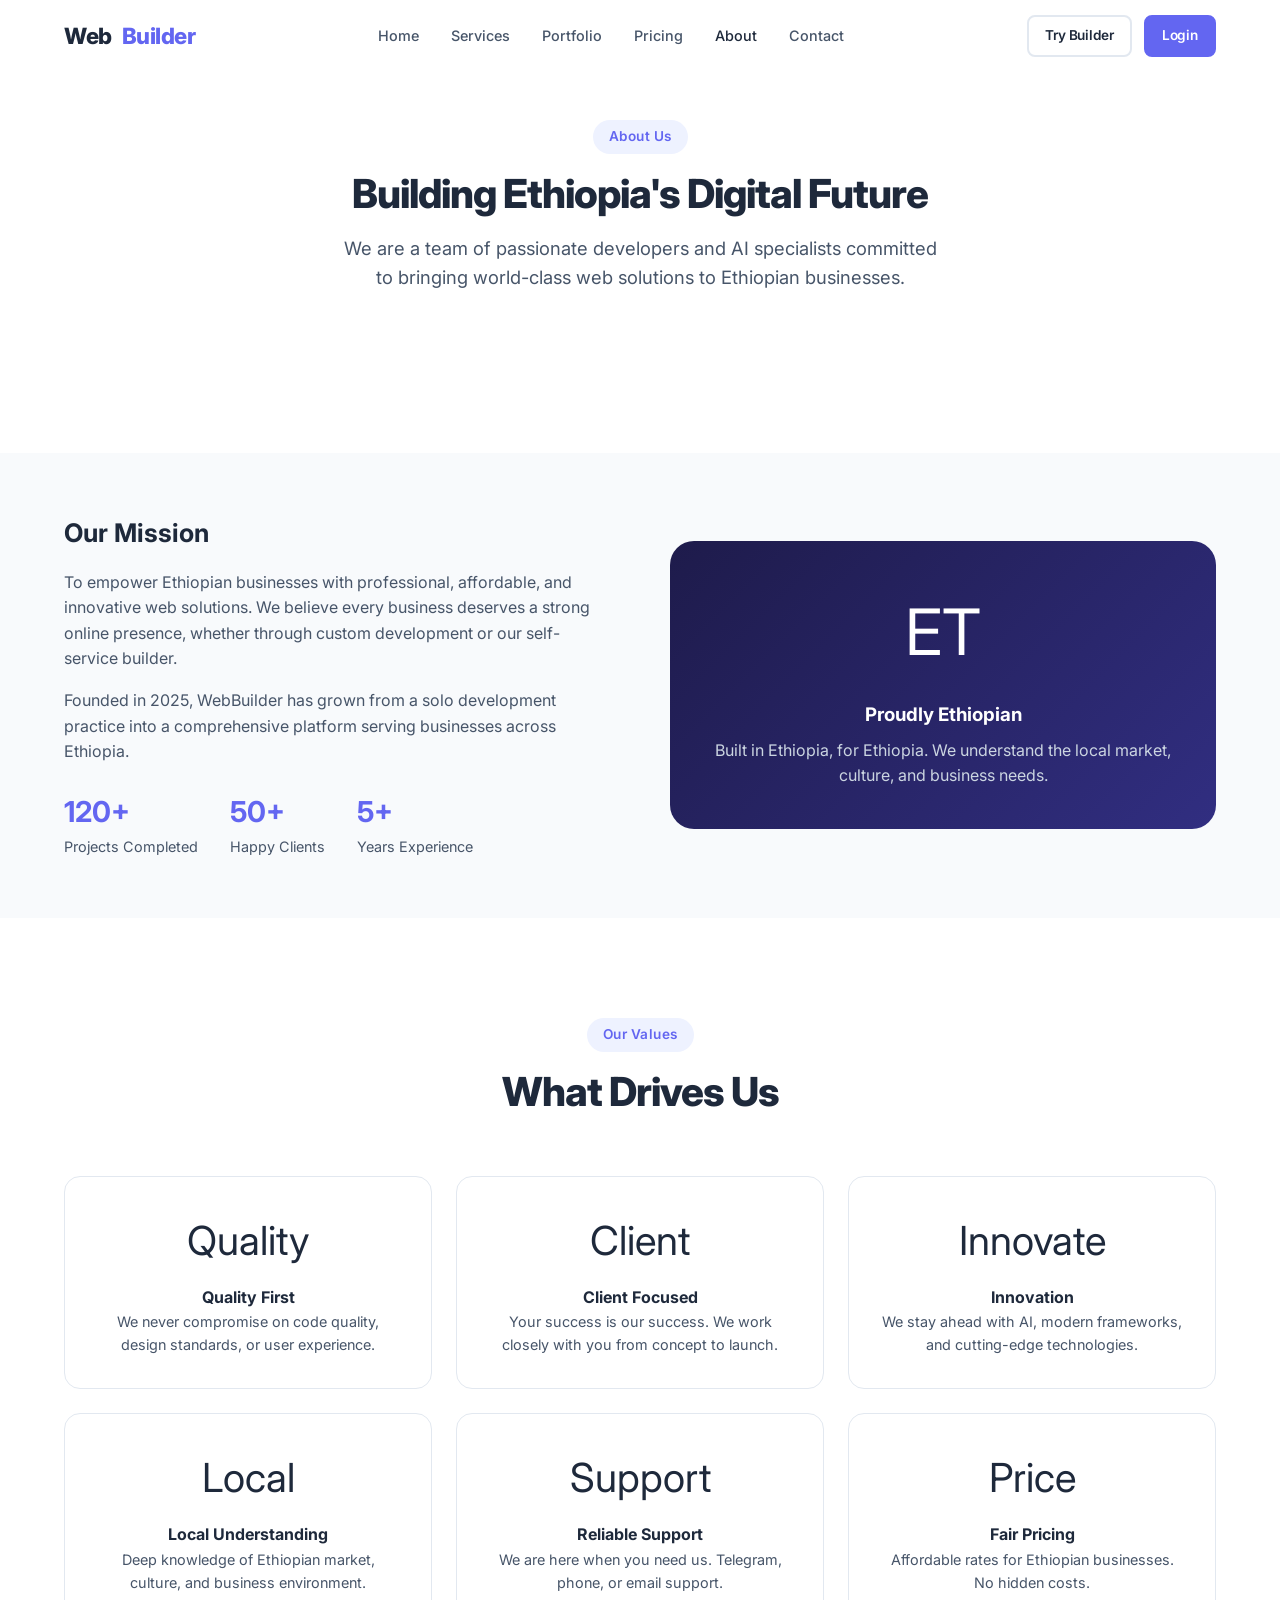
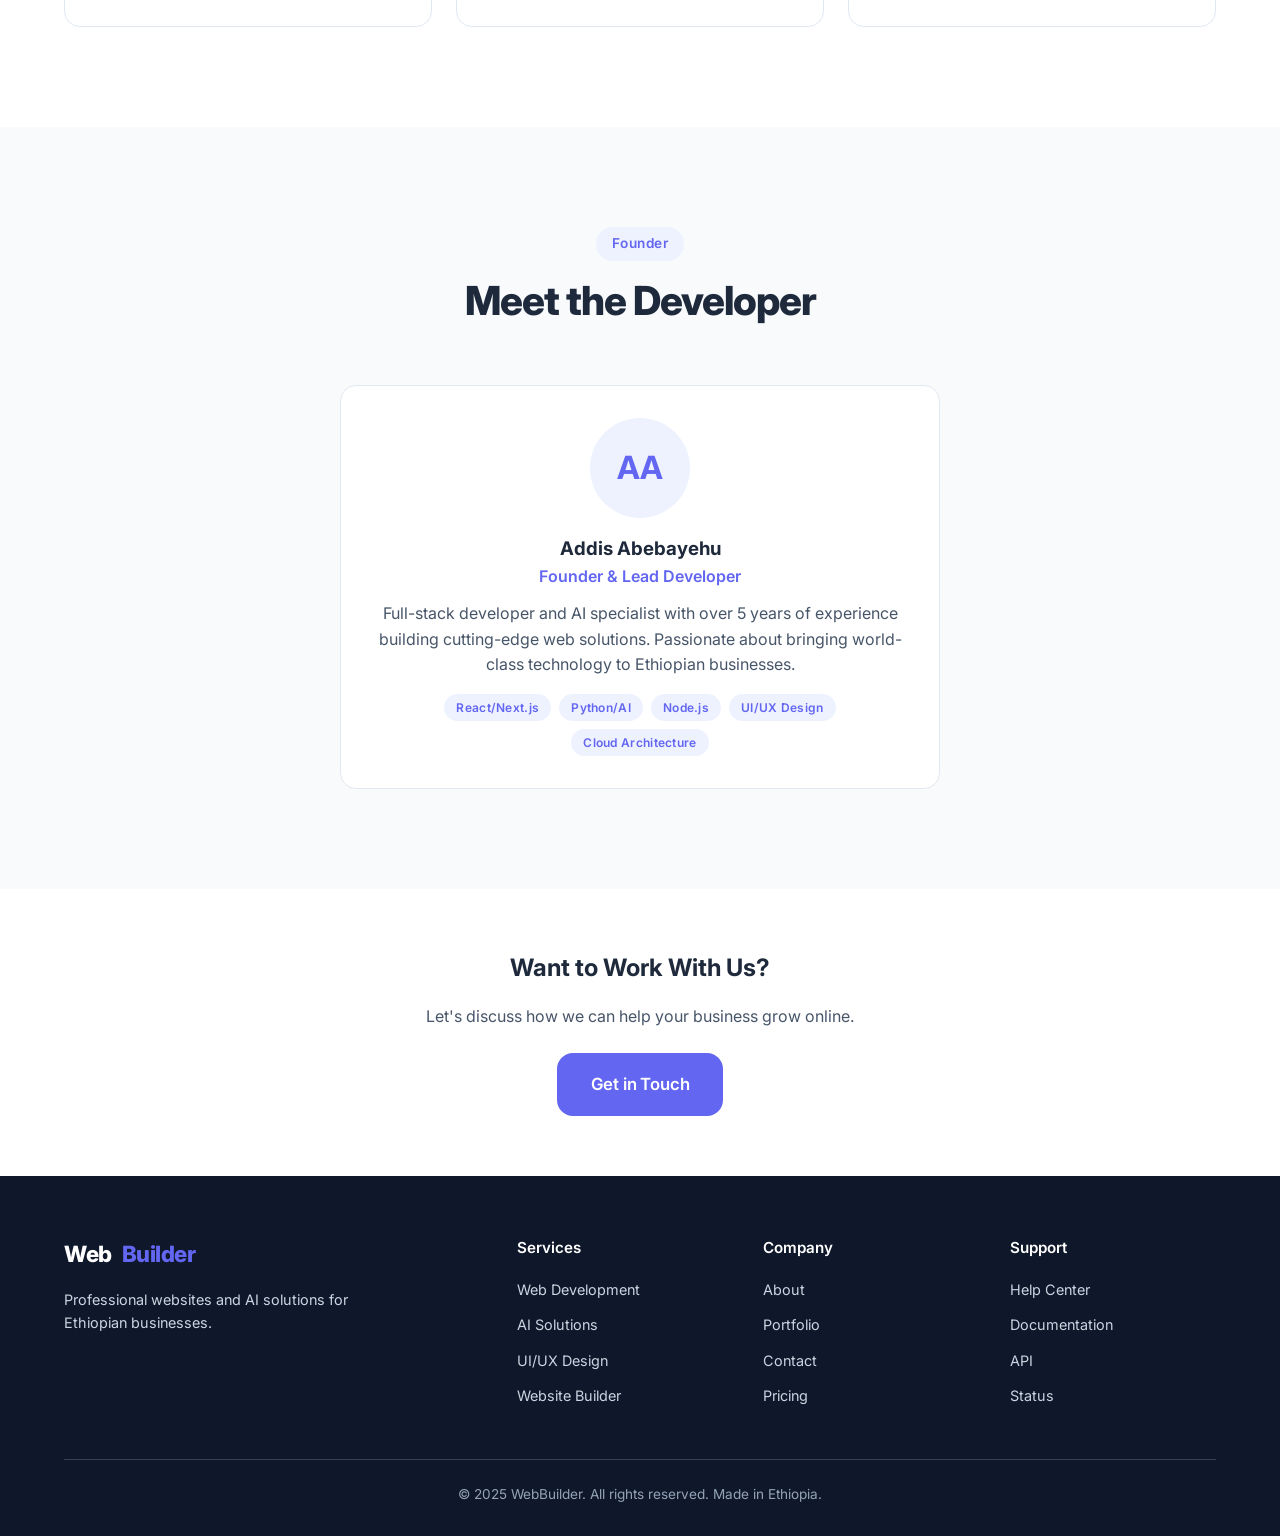
==== about.html @ ebd22d19 "Create about.html" ====
<!DOCTYPE html>
<html lang="en">
<head>
    <meta charset="UTF-8">
    <meta name="viewport" content="width=device-width, initial-scale=1.0">
    <title>About - WebBuilder | Ethiopia</title>
    <meta name="description" content="Learn about WebBuilder, our mission, our team, and why we are Ethiopia's trusted web development and AI solutions provider.">
    
    <link rel="preconnect" href="https://fonts.googleapis.com">
    <link rel="preconnect" href="https://fonts.gstatic.com" crossorigin>
    <link href="https://fonts.googleapis.com/css2?family=Inter:wght@400;500;600;700;800;900&display=swap" rel="stylesheet">
    
    <link rel="stylesheet" href="css/style.css">
</head>
<body>

    <header class="header">
        <div class="container">
            <nav class="navbar">
                <a href="index.html" class="navbar-brand">Web<span>Builder</span></a>
                <ul class="navbar-menu">
                    <li><a href="index.html">Home</a></li>
                    <li><a href="services.html">Services</a></li>
                    <li><a href="portfolio.html">Portfolio</a></li>
                    <li><a href="pricing.html">Pricing</a></li>
                    <li><a href="about.html" class="active">About</a></li>
                    <li><a href="contact.html">Contact</a></li>
                </ul>
                <div class="navbar-actions">
                    <a href="builder.html" class="btn btn-outline btn-sm">Try Builder</a>
                    <a href="login.html" class="btn btn-primary btn-sm">Login</a>
                    <button class="navbar-toggle" aria-label="Menu">
                        <span></span><span></span><span></span>
                    </button>
                </div>
            </nav>
        </div>
    </header>

    <section class="section" style="padding-top:120px;">
        <div class="container">
            <div class="section-header">
                <span class="section-tag">About Us</span>
                <h2 class="section-title">Building Ethiopia's Digital Future</h2>
                <p class="section-subtitle">We are a team of passionate developers and AI specialists committed to bringing world-class web solutions to Ethiopian businesses.</p>
            </div>
        </div>
    </section>

    <section class="section-sm section-bg">
        <div class="container">
            <div class="grid-2" style="gap:60px;align-items:center;">
                <div class="animate-on-scroll">
                    <h3 style="font-size:1.6rem;margin-bottom:16px;">Our Mission</h3>
                    <p style="color:var(--text-secondary);margin-bottom:16px;">To empower Ethiopian businesses with professional, affordable, and innovative web solutions. We believe every business deserves a strong online presence, whether through custom development or our self-service builder.</p>
                    <p style="color:var(--text-secondary);margin-bottom:16px;">Founded in 2025, WebBuilder has grown from a solo development practice into a comprehensive platform serving businesses across Ethiopia.</p>
                    <div style="display:flex;gap:32px;margin-top:24px;">
                        <div>
                            <strong style="font-size:1.8rem;color:var(--primary);">120+</strong>
                            <p style="color:var(--text-secondary);font-size:0.9rem;">Projects Completed</p>
                        </div>
                        <div>
                            <strong style="font-size:1.8rem;color:var(--primary);">50+</strong>
                            <p style="color:var(--text-secondary);font-size:0.9rem;">Happy Clients</p>
                        </div>
                        <div>
                            <strong style="font-size:1.8rem;color:var(--primary);">5+</strong>
                            <p style="color:var(--text-secondary);font-size:0.9rem;">Years Experience</p>
                        </div>
                    </div>
                </div>
                <div class="animate-on-scroll">
                    <div style="background:linear-gradient(135deg,#1e1b4b,#312e81);border-radius:24px;padding:40px;color:white;text-align:center;">
                        <div style="font-size:4rem;margin-bottom:16px;">ET</div>
                        <h3 style="color:white;margin-bottom:8px;">Proudly Ethiopian</h3>
                        <p style="color:#cbd5e1;">Built in Ethiopia, for Ethiopia. We understand the local market, culture, and business needs.</p>
                    </div>
                </div>
            </div>
        </div>
    </section>

    <section class="section">
        <div class="container">
            <div class="section-header">
                <span class="section-tag">Our Values</span>
                <h2 class="section-title">What Drives Us</h2>
            </div>
            <div class="grid-3">
                <div class="card text-center animate-on-scroll">
                    <div style="font-size:2.5rem;margin-bottom:12px;">Quality</div>
                    <h4>Quality First</h4>
                    <p style="color:var(--text-secondary);font-size:0.9rem;">We never compromise on code quality, design standards, or user experience.</p>
                </div>
                <div class="card text-center animate-on-scroll">
                    <div style="font-size:2.5rem;margin-bottom:12px;">Client</div>
                    <h4>Client Focused</h4>
                    <p style="color:var(--text-secondary);font-size:0.9rem;">Your success is our success. We work closely with you from concept to launch.</p>
                </div>
                <div class="card text-center animate-on-scroll">
                    <div style="font-size:2.5rem;margin-bottom:12px;">Innovate</div>
                    <h4>Innovation</h4>
                    <p style="color:var(--text-secondary);font-size:0.9rem;">We stay ahead with AI, modern frameworks, and cutting-edge technologies.</p>
                </div>
                <div class="card text-center animate-on-scroll">
                    <div style="font-size:2.5rem;margin-bottom:12px;">Local</div>
                    <h4>Local Understanding</h4>
                    <p style="color:var(--text-secondary);font-size:0.9rem;">Deep knowledge of Ethiopian market, culture, and business environment.</p>
                </div>
                <div class="card text-center animate-on-scroll">
                    <div style="font-size:2.5rem;margin-bottom:12px;">Support</div>
                    <h4>Reliable Support</h4>
                    <p style="color:var(--text-secondary);font-size:0.9rem;">We are here when you need us. Telegram, phone, or email support.</p>
                </div>
                <div class="card text-center animate-on-scroll">
                    <div style="font-size:2.5rem;margin-bottom:12px;">Price</div>
                    <h4>Fair Pricing</h4>
                    <p style="color:var(--text-secondary);font-size:0.9rem;">Affordable rates for Ethiopian businesses. No hidden costs.</p>
                </div>
            </div>
        </div>
    </section>

    <section class="section section-bg">
        <div class="container">
            <div class="section-header">
                <span class="section-tag">Founder</span>
                <h2 class="section-title">Meet the Developer</h2>
            </div>
            <div class="card" style="max-width:600px;margin:0 auto;text-align:center;">
                <div style="width:100px;height:100px;background:var(--primary-light);color:var(--primary);border-radius:50%;display:flex;align-items:center;justify-content:center;font-size:2rem;font-weight:700;margin:0 auto 16px;">AA</div>
                <h3>Addis Abebayehu</h3>
                <p style="color:var(--primary);font-weight:600;margin-bottom:12px;">Founder & Lead Developer</p>
                <p style="color:var(--text-secondary);margin-bottom:16px;">Full-stack developer and AI specialist with over 5 years of experience building cutting-edge web solutions. Passionate about bringing world-class technology to Ethiopian businesses.</p>
                <div style="display:flex;gap:8px;justify-content:center;flex-wrap:wrap;">
                    <span class="badge badge-primary">React/Next.js</span>
                    <span class="badge badge-primary">Python/AI</span>
                    <span class="badge badge-primary">Node.js</span>
                    <span class="badge badge-primary">UI/UX Design</span>
                    <span class="badge badge-primary">Cloud Architecture</span>
                </div>
            </div>
        </div>
    </section>

    <section class="section-sm text-center">
        <div class="container">
            <h3 style="font-size:1.5rem;margin-bottom:16px;">Want to Work With Us?</h3>
            <p style="color:var(--text-secondary);margin-bottom:24px;">Let's discuss how we can help your business grow online.</p>
            <a href="contact.html" class="btn btn-primary btn-lg">Get in Touch</a>
        </div>
    </section>

    <footer class="footer">
        <div class="container">
            <div class="footer-grid">
                <div class="footer-brand">
                    <a href="index.html" class="navbar-brand" style="color:white;">Web<span>Builder</span></a>
                    <p>Professional websites and AI solutions for Ethiopian businesses.</p>
                </div>
                <div class="footer-links">
                    <h4>Services</h4>
                    <ul>
                        <li><a href="services.html">Web Development</a></li>
                        <li><a href="services.html">AI Solutions</a></li>
                        <li><a href="services.html">UI/UX Design</a></li>
                        <li><a href="builder.html">Website Builder</a></li>
                    </ul>
                </div>
                <div class="footer-links">
                    <h4>Company</h4>
                    <ul>
                        <li><a href="about.html">About</a></li>
                        <li><a href="portfolio.html">Portfolio</a></li>
                        <li><a href="contact.html">Contact</a></li>
                        <li><a href="pricing.html">Pricing</a></li>
                    </ul>
                </div>
                <div class="footer-links">
                    <h4>Support</h4>
                    <ul>
                        <li><a href="contact.html">Help Center</a></li>
                        <li><a href="#">Documentation</a></li>
                        <li><a href="#">API</a></li>
                        <li><a href="#">Status</a></li>
                    </ul>
                </div>
            </div>
            <div class="footer-bottom">
                <p>&copy; 2025 WebBuilder. All rights reserved. Made in Ethiopia.</p>
            </div>
        </div>
    </footer>

    <script src="js/main.js"></script>
</body>
</html>
---- css/style.css ----
/* ============================================================
   WebBuilder - Professional Platform Stylesheet
   Version: 2.0
   ============================================================ */

/* CSS Reset */
*, *::before, *::after {
    margin: 0;
    padding: 0;
    box-sizing: border-box;
}

/* Design Tokens */
:root {
    --primary: #6366f1;
    --primary-dark: #4f46e5;
    --primary-light: #eef2ff;
    --primary-glow: rgba(99, 102, 241, 0.3);
    
    --secondary: #8b5cf6;
    --accent: #06b6d4;
    
    --bg: #ffffff;
    --bg-secondary: #f8fafc;
    --bg-tertiary: #f1f5f9;
    --bg-dark: #0f172a;
    --bg-card: #ffffff;
    
    --text: #1e293b;
    --text-secondary: #475569;
    --text-muted: #94a3b8;
    --text-light: #cbd5e1;
    --text-white: #ffffff;
    
    --border: #e2e8f0;
    --border-light: #f1f5f9;
    --border-dark: #334155;
    
    --success: #10b981;
    --success-light: #d1fae5;
    --warning: #f59e0b;
    --warning-light: #fef3c7;
    --error: #ef4444;
    --error-light: #fee2e2;
    --info: #3b82f6;
    --info-light: #dbeafe;
    
    --font-primary: 'Inter', -apple-system, BlinkMacSystemFont, 'Segoe UI', sans-serif;
    --font-display: 'Inter', sans-serif;
    
    --radius-xs: 4px;
    --radius-sm: 8px;
    --radius-md: 12px;
    --radius-lg: 16px;
    --radius-xl: 20px;
    --radius-2xl: 24px;
    --radius-full: 9999px;
    
    --shadow-xs: 0 1px 2px rgba(0, 0, 0, 0.04);
    --shadow-sm: 0 1px 3px rgba(0, 0, 0, 0.06), 0 1px 2px rgba(0, 0, 0, 0.04);
    --shadow-md: 0 4px 6px -1px rgba(0, 0, 0, 0.07), 0 2px 4px -1px rgba(0, 0, 0, 0.04);
    --shadow-lg: 0 10px 15px -3px rgba(0, 0, 0, 0.08), 0 4px 6px -2px rgba(0, 0, 0, 0.04);
    --shadow-xl: 0 20px 25px -5px rgba(0, 0, 0, 0.1), 0 10px 10px -5px rgba(0, 0, 0, 0.04);
    --shadow-2xl: 0 25px 50px -12px rgba(0, 0, 0, 0.15);
    
    --transition-fast: 150ms cubic-bezier(0.4, 0, 0.2, 1);
    --transition-base: 300ms cubic-bezier(0.4, 0, 0.2, 1);
    --transition-slow: 500ms cubic-bezier(0.4, 0, 0.2, 1);
    
    --container-max: 1200px;
    --container-narrow: 800px;
    --header-height: 72px;
}

/* Base Styles */
html {
    scroll-behavior: smooth;
    -webkit-font-smoothing: antialiased;
    -moz-osx-font-smoothing: grayscale;
}

body {
    font-family: var(--font-primary);
    font-size: 16px;
    line-height: 1.6;
    color: var(--text);
    background-color: var(--bg);
}

img {
    max-width: 100%;
    height: auto;
    display: block;
}

a {
    text-decoration: none;
    color: inherit;
    transition: color var(--transition-fast);
}

ul, ol {
    list-style: none;
}

/* Container */
.container {
    max-width: var(--container-max);
    margin: 0 auto;
    padding: 0 24px;
}

.container-narrow {
    max-width: var(--container-narrow);
    margin: 0 auto;
    padding: 0 24px;
}

/* Section */
.section {
    padding: 100px 0;
}

.section-sm {
    padding: 60px 0;
}

.section-bg {
    background: var(--bg-secondary);
}

.section-dark {
    background: var(--bg-dark);
    color: var(--text-white);
}

/* Section Header */
.section-header {
    text-align: center;
    max-width: 600px;
    margin: 0 auto 60px;
}

.section-tag {
    display: inline-block;
    font-size: 0.85rem;
    font-weight: 600;
    color: var(--primary);
    background: var(--primary-light);
    padding: 6px 16px;
    border-radius: var(--radius-full);
    margin-bottom: 16px;
    letter-spacing: 0.5px;
}

.section-title {
    font-size: 2.5rem;
    font-weight: 800;
    line-height: 1.2;
    letter-spacing: -1px;
    margin-bottom: 16px;
    color: var(--text);
}

.section-dark .section-title {
    color: var(--text-white);
}

.section-subtitle {
    font-size: 1.15rem;
    color: var(--text-secondary);
    line-height: 1.6;
}

.section-dark .section-subtitle {
    color: var(--text-light);
}

/* Buttons */
.btn {
    display: inline-flex;
    align-items: center;
    justify-content: center;
    gap: 8px;
    padding: 12px 24px;
    font-family: var(--font-primary);
    font-weight: 600;
    font-size: 0.95rem;
    border: 2px solid transparent;
    border-radius: var(--radius-md);
    cursor: pointer;
    transition: all var(--transition-fast);
    text-decoration: none;
    white-space: nowrap;
    letter-spacing: -0.01em;
}

.btn:active {
    transform: scale(0.97);
}

.btn-lg {
    padding: 16px 32px;
    font-size: 1.05rem;
    border-radius: var(--radius-lg);
}

.btn-sm {
    padding: 8px 16px;
    font-size: 0.85rem;
    border-radius: var(--radius-sm);
}

.btn-primary {
    background: var(--primary);
    color: white;
    border-color: var(--primary);
}

.btn-primary:hover {
    background: var(--primary-dark);
    border-color: var(--primary-dark);
    transform: translateY(-1px);
    box-shadow: 0 8px 20px var(--primary-glow);
}

.btn-secondary {
    background: var(--secondary);
    color: white;
    border-color: var(--secondary);
}

.btn-secondary:hover {
    background: #7c3aed;
    transform: translateY(-1px);
}

.btn-outline {
    background: transparent;
    color: var(--text);
    border-color: var(--border);
}

.btn-outline:hover {
    background: var(--bg-secondary);
    border-color: var(--text-muted);
}

.btn-ghost {
    background: transparent;
    color: var(--text-secondary);
    border-color: transparent;
}

.btn-ghost:hover {
    background: var(--bg-secondary);
    color: var(--text);
}

.btn-white {
    background: white;
    color: var(--primary);
    border-color: white;
}

.btn-white:hover {
    background: var(--bg-secondary);
    transform: translateY(-1px);
    box-shadow: var(--shadow-lg);
}

.btn-block {
    width: 100%;
}

.btn:disabled {
    opacity: 0.5;
    cursor: not-allowed;
    transform: none !important;
    box-shadow: none !important;
}

/* Navigation */
.navbar {
    display: flex;
    align-items: center;
    justify-content: space-between;
    height: var(--header-height);
    gap: 24px;
}

.navbar-brand {
    display: flex;
    align-items: center;
    gap: 10px;
    font-size: 1.4rem;
    font-weight: 800;
    letter-spacing: -0.5px;
    color: var(--text);
    text-decoration: none;
    flex-shrink: 0;
}

.navbar-brand span {
    color: var(--primary);
}

.navbar-brand img {
    width: 36px;
    height: 36px;
}

.navbar-menu {
    display: flex;
    align-items: center;
    gap: 32px;
}

.navbar-menu a {
    font-size: 0.9rem;
    font-weight: 500;
    color: var(--text-secondary);
    transition: color var(--transition-fast);
}

.navbar-menu a:hover,
.navbar-menu a.active {
    color: var(--text);
}

.navbar-actions {
    display: flex;
    align-items: center;
    gap: 12px;
    flex-shrink: 0;
}

.navbar-toggle {
    display: none;
    flex-direction: column;
    gap: 5px;
    padding: 8px;
    background: none;
    border: none;
    cursor: pointer;
}

.navbar-toggle span {
    display: block;
    width: 24px;
    height: 2px;
    background: var(--text);
    border-radius: 2px;
    transition: all var(--transition-fast);
}

/* Header */
.header {
    position: fixed;
    top: 0;
    left: 0;
    right: 0;
    z-index: 1000;
    background: rgba(255, 255, 255, 0.9);
    backdrop-filter: blur(20px);
    -webkit-backdrop-filter: blur(20px);
    border-bottom: 1px solid transparent;
    transition: all var(--transition-base);
}

.header.scrolled {
    border-bottom-color: var(--border);
    box-shadow: var(--shadow-sm);
}

/* Hero */
.hero {
    padding: 120px 0 80px;
    min-height: 90vh;
    display: flex;
    align-items: center;
}

.hero-grid {
    display: grid;
    grid-template-columns: 1fr 1fr;
    gap: 60px;
    align-items: center;
}

.hero-content h1 {
    font-size: 3.5rem;
    font-weight: 900;
    line-height: 1.1;
    letter-spacing: -1.5px;
    margin-bottom: 20px;
}

.hero-content p {
    font-size: 1.2rem;
    color: var(--text-secondary);
    margin-bottom: 32px;
    max-width: 480px;
    line-height: 1.7;
}

.hero-actions {
    display: flex;
    gap: 16px;
    flex-wrap: wrap;
}

.hero-image {
    display: flex;
    justify-content: center;
    align-items: center;
}

/* Cards */
.card {
    background: var(--bg-card);
    border: 1px solid var(--border);
    border-radius: var(--radius-lg);
    padding: 32px;
    transition: all var(--transition-base);
}

.card:hover {
    box-shadow: var(--shadow-lg);
    transform: translateY(-2px);
}

/* Grid */
.grid-2 {
    display: grid;
    grid-template-columns: repeat(2, 1fr);
    gap: 24px;
}

.grid-3 {
    display: grid;
    grid-template-columns: repeat(3, 1fr);
    gap: 24px;
}

.grid-4 {
    display: grid;
    grid-template-columns: repeat(4, 1fr);
    gap: 24px;
}

/* Forms */
.form-group {
    margin-bottom: 20px;
}

.form-label {
    display: block;
    font-size: 0.9rem;
    font-weight: 600;
    margin-bottom: 6px;
    color: var(--text);
}

.form-input,
.form-textarea,
.form-select {
    width: 100%;
    padding: 12px 16px;
    font-family: var(--font-primary);
    font-size: 0.95rem;
    border: 1.5px solid var(--border);
    border-radius: var(--radius-md);
    background: var(--bg);
    color: var(--text);
    transition: all var(--transition-fast);
}

.form-input:focus,
.form-textarea:focus,
.form-select:focus {
    outline: none;
    border-color: var(--primary);
    box-shadow: 0 0 0 3px var(--primary-light);
}

.form-input::placeholder,
.form-textarea::placeholder {
    color: var(--text-muted);
}

.form-textarea {
    resize: vertical;
    min-height: 100px;
}

/* Badge */
.badge {
    display: inline-flex;
    align-items: center;
    padding: 4px 12px;
    border-radius: var(--radius-full);
    font-size: 0.75rem;
    font-weight: 600;
    letter-spacing: 0.3px;
}

.badge-primary { background: var(--primary-light); color: var(--primary); }
.badge-success { background: var(--success-light); color: #065f46; }
.badge-warning { background: var(--warning-light); color: #92400e; }
.badge-error { background: var(--error-light); color: #991b1b; }
.badge-info { background: var(--info-light); color: #1e40af; }

/* Toast */
.toast-container {
    position: fixed;
    bottom: 24px;
    right: 24px;
    z-index: 9999;
    display: flex;
    flex-direction: column;
    gap: 8px;
}

.toast {
    background: var(--text);
    color: white;
    padding: 14px 20px;
    border-radius: var(--radius-md);
    font-weight: 500;
    font-size: 0.9rem;
    box-shadow: var(--shadow-lg);
    animation: toastIn 0.3s ease;
    max-width: 380px;
}

.toast-success { background: var(--success); }
.toast-error { background: var(--error); }
.toast-warning { background: var(--warning); color: var(--text); }

@keyframes toastIn {
    from {
        transform: translateX(100%);
        opacity: 0;
    }
    to {
        transform: translateX(0);
        opacity: 1;
    }
}

/* Modal */
.modal-backdrop {
    display: none;
    position: fixed;
    inset: 0;
    background: rgba(0, 0, 0, 0.5);
    z-index: 9998;
    align-items: center;
    justify-content: center;
    padding: 20px;
}

.modal-backdrop.active {
    display: flex;
}

.modal {
    background: white;
    border-radius: var(--radius-xl);
    padding: 32px;
    max-width: 500px;
    width: 100%;
    box-shadow: var(--shadow-2xl);
    max-height: 90vh;
    overflow-y: auto;
}

.modal-header {
    display: flex;
    align-items: center;
    justify-content: space-between;
    margin-bottom: 20px;
}

.modal-title {
    font-size: 1.3rem;
    font-weight: 700;
}

.modal-close {
    width: 36px;
    height: 36px;
    border-radius: var(--radius-sm);
    border: none;
    background: var(--bg-secondary);
    cursor: pointer;
    font-size: 1.2rem;
    display: flex;
    align-items: center;
    justify-content: center;
    color: var(--text-secondary);
}

.modal-close:hover {
    background: var(--border);
}

/* Footer */
.footer {
    background: var(--bg-dark);
    color: var(--text-white);
    padding: 60px 0 30px;
}

.footer-grid {
    display: grid;
    grid-template-columns: 2fr 1fr 1fr 1fr;
    gap: 40px;
    margin-bottom: 40px;
}

.footer-brand p {
    color: var(--text-light);
    margin: 16px 0 20px;
    max-width: 300px;
    font-size: 0.9rem;
}

.footer h4 {
    font-size: 0.95rem;
    font-weight: 600;
    margin-bottom: 16px;
}

.footer-links li {
    margin-bottom: 10px;
}

.footer-links a {
    color: var(--text-light);
    font-size: 0.9rem;
    transition: color var(--transition-fast);
}

.footer-links a:hover {
    color: white;
}

.footer-bottom {
    border-top: 1px solid var(--border-dark);
    padding-top: 24px;
    text-align: center;
    color: var(--text-muted);
    font-size: 0.85rem;
}

/* Utilities */
.text-center { text-align: center; }
.text-right { text-align: right; }
.text-gradient {
    background: linear-gradient(135deg, var(--primary), var(--secondary));
    -webkit-background-clip: text;
    -webkit-text-fill-color: transparent;
    background-clip: text;
}
.mt-0 { margin-top: 0; }
.mt-1 { margin-top: 8px; }
.mt-2 { margin-top: 16px; }
.mt-3 { margin-top: 24px; }
.mt-4 { margin-top: 32px; }
.mb-0 { margin-bottom: 0; }
.mb-1 { margin-bottom: 8px; }
.mb-2 { margin-bottom: 16px; }
.mb-3 { margin-bottom: 24px; }
.mb-4 { margin-bottom: 32px; }
.hidden { display: none; }
.flex { display: flex; }
.flex-center { display: flex; align-items: center; justify-content: center; }
.gap-1 { gap: 8px; }
.gap-2 { gap: 16px; }
.gap-3 { gap: 24px; }
.w-full { width: 100%; }
.relative { position: relative; }
.absolute { position: absolute; }

/* Animations */
@keyframes fadeIn {
    from { opacity: 0; }
    to { opacity: 1; }
}

@keyframes fadeInUp {
    from {
        opacity: 0;
        transform: translateY(30px);
    }
    to {
        opacity: 1;
        transform: translateY(0);
    }
}

@keyframes pulse {
    0%, 100% { opacity: 1; }
    50% { opacity: 0.5; }
}

.animate-fade-in {
    animation: fadeIn 0.6s ease;
}

.animate-fade-up {
    animation: fadeInUp 0.6s ease;
}

/* Scrollbar */
::-webkit-scrollbar {
    width: 8px;
}

::-webkit-scrollbar-track {
    background: var(--bg-secondary);
}

::-webkit-scrollbar-thumb {
    background: var(--border);
    border-radius: 4px;
}

::-webkit-scrollbar-thumb:hover {
    background: var(--text-muted);
}
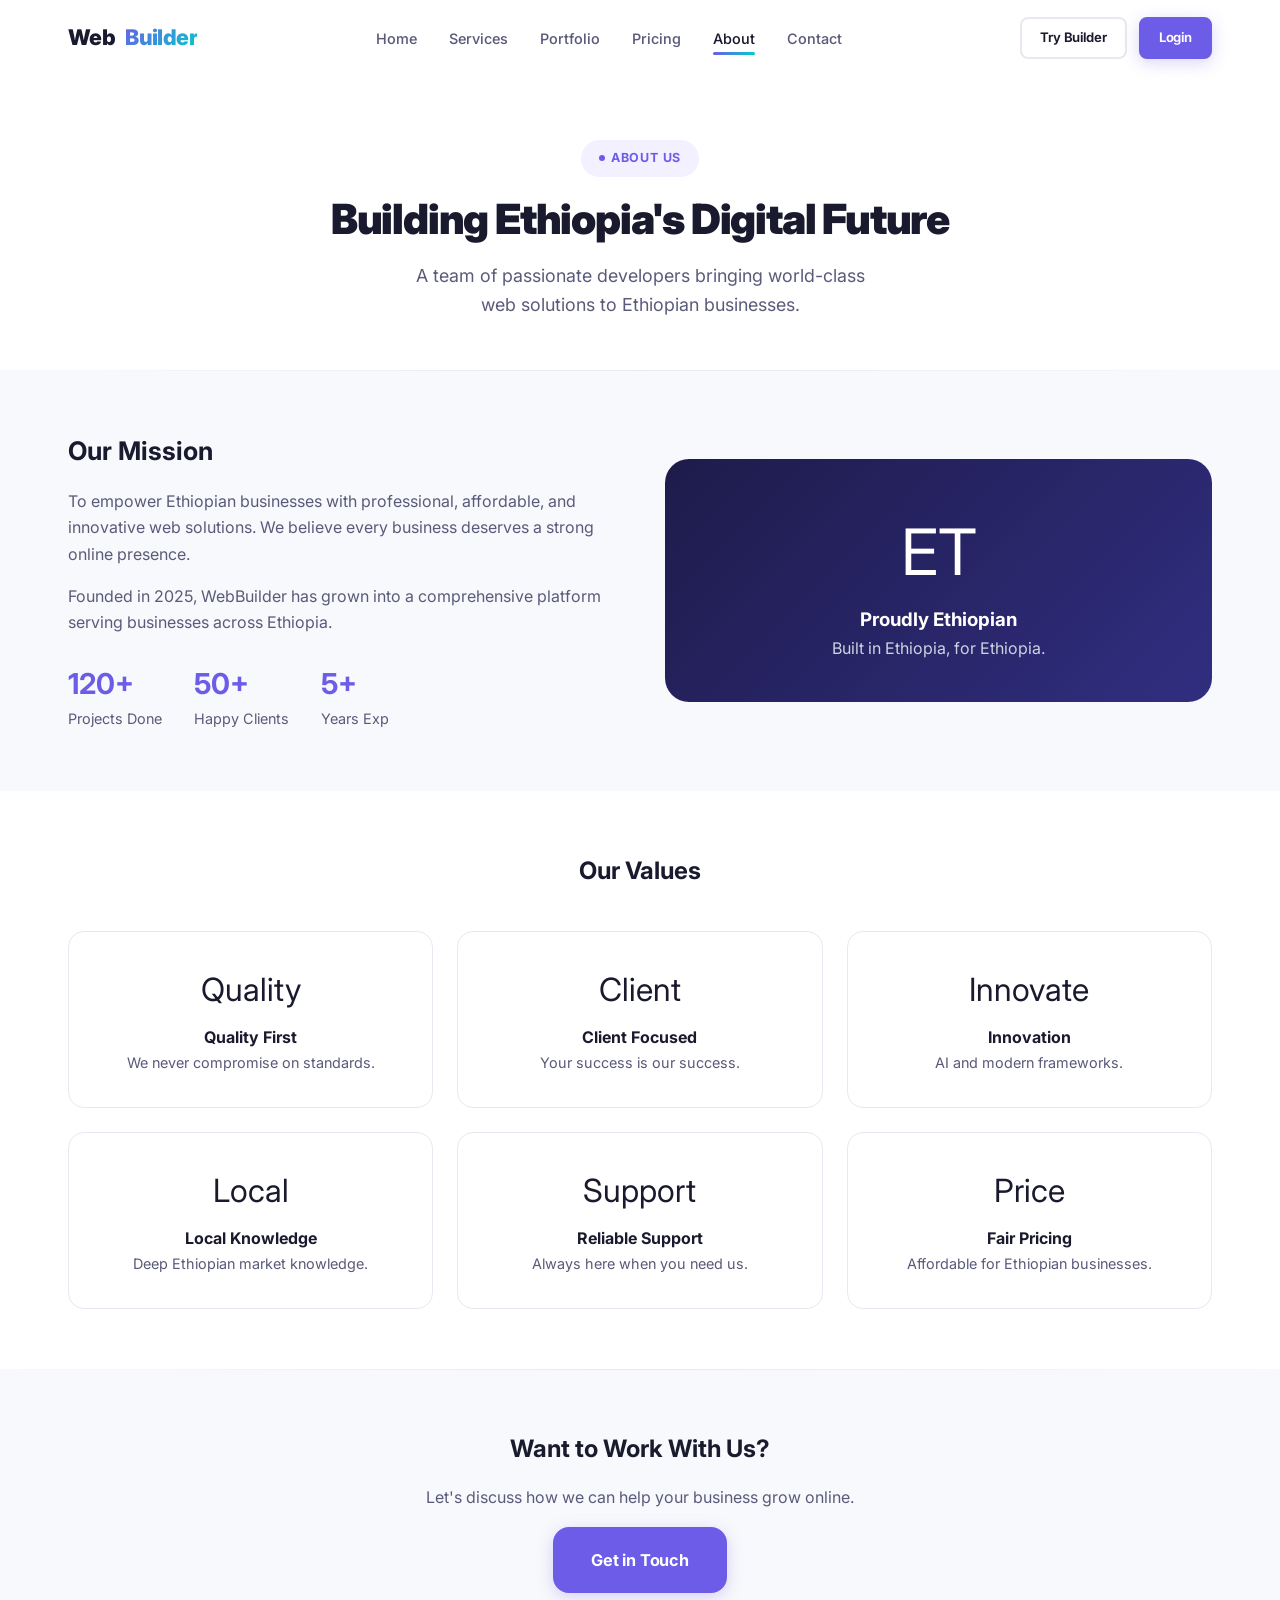
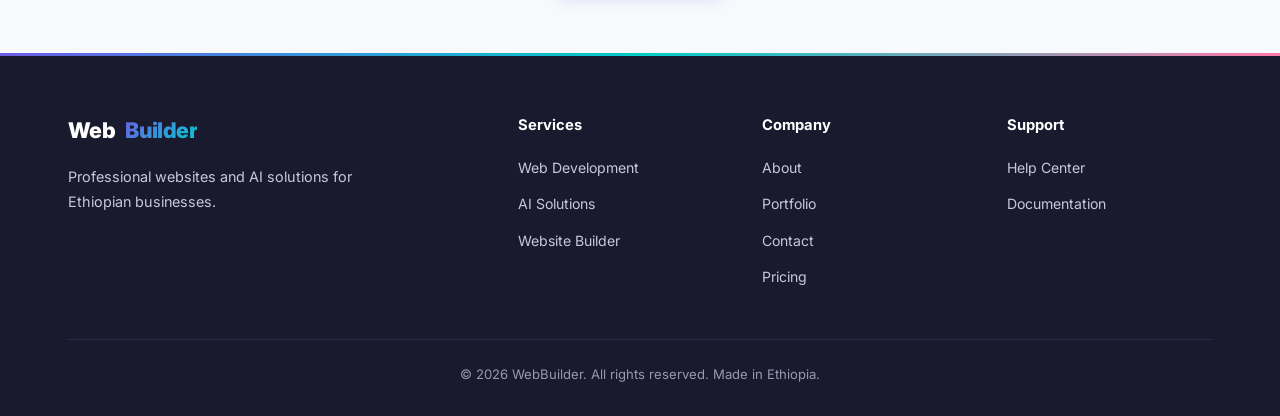
==== commit d4efda0a: "Update about.html" ====
--- a/about.html
+++ b/about.html
@@ -3,14 +3,18 @@
 <head>
     <meta charset="UTF-8">
     <meta name="viewport" content="width=device-width, initial-scale=1.0">
-    <title>About - WebBuilder | Ethiopia</title>
-    <meta name="description" content="Learn about WebBuilder, our mission, our team, and why we are Ethiopia's trusted web development and AI solutions provider.">
+    <title>About - WebBuilder | Ethiopia 2026</title>
+    <meta name="description" content="Learn about WebBuilder, our mission, and why we are Ethiopia's trusted web development and AI solutions provider.">
     
     <link rel="preconnect" href="https://fonts.googleapis.com">
     <link rel="preconnect" href="https://fonts.gstatic.com" crossorigin>
     <link href="https://fonts.googleapis.com/css2?family=Inter:wght@400;500;600;700;800;900&display=swap" rel="stylesheet">
     
     <link rel="stylesheet" href="css/style.css">
+    
+    <style>
+        .page-hero { padding: 140px 0 50px; text-align: center; }
+    </style>
 </head>
 <body>
 
@@ -37,116 +41,54 @@
         </div>
     </header>
 
-    <section class="section" style="padding-top:120px;">
+    <section class="page-hero">
         <div class="container">
-            <div class="section-header">
-                <span class="section-tag">About Us</span>
-                <h2 class="section-title">Building Ethiopia's Digital Future</h2>
-                <p class="section-subtitle">We are a team of passionate developers and AI specialists committed to bringing world-class web solutions to Ethiopian businesses.</p>
-            </div>
+            <span class="section-tag">About Us</span>
+            <h1 class="section-title">Building Ethiopia's Digital Future</h1>
+            <p class="section-subtitle">A team of passionate developers bringing world-class web solutions to Ethiopian businesses.</p>
         </div>
     </section>
 
     <section class="section-sm section-bg">
         <div class="container">
-            <div class="grid-2" style="gap:60px;align-items:center;">
-                <div class="animate-on-scroll">
+            <div class="grid-2" style="align-items:center;gap:50px;">
+                <div>
                     <h3 style="font-size:1.6rem;margin-bottom:16px;">Our Mission</h3>
-                    <p style="color:var(--text-secondary);margin-bottom:16px;">To empower Ethiopian businesses with professional, affordable, and innovative web solutions. We believe every business deserves a strong online presence, whether through custom development or our self-service builder.</p>
-                    <p style="color:var(--text-secondary);margin-bottom:16px;">Founded in 2025, WebBuilder has grown from a solo development practice into a comprehensive platform serving businesses across Ethiopia.</p>
+                    <p style="color:var(--text-secondary);margin-bottom:16px;">To empower Ethiopian businesses with professional, affordable, and innovative web solutions. We believe every business deserves a strong online presence.</p>
+                    <p style="color:var(--text-secondary);margin-bottom:16px;">Founded in 2025, WebBuilder has grown into a comprehensive platform serving businesses across Ethiopia.</p>
                     <div style="display:flex;gap:32px;margin-top:24px;">
-                        <div>
-                            <strong style="font-size:1.8rem;color:var(--primary);">120+</strong>
-                            <p style="color:var(--text-secondary);font-size:0.9rem;">Projects Completed</p>
-                        </div>
-                        <div>
-                            <strong style="font-size:1.8rem;color:var(--primary);">50+</strong>
-                            <p style="color:var(--text-secondary);font-size:0.9rem;">Happy Clients</p>
-                        </div>
-                        <div>
-                            <strong style="font-size:1.8rem;color:var(--primary);">5+</strong>
-                            <p style="color:var(--text-secondary);font-size:0.9rem;">Years Experience</p>
-                        </div>
+                        <div><strong style="font-size:1.8rem;color:var(--primary);">120+</strong><p style="color:var(--text-secondary);font-size:0.9rem;">Projects Done</p></div>
+                        <div><strong style="font-size:1.8rem;color:var(--primary);">50+</strong><p style="color:var(--text-secondary);font-size:0.9rem;">Happy Clients</p></div>
+                        <div><strong style="font-size:1.8rem;color:var(--primary);">5+</strong><p style="color:var(--text-secondary);font-size:0.9rem;">Years Exp</p></div>
                     </div>
                 </div>
-                <div class="animate-on-scroll">
-                    <div style="background:linear-gradient(135deg,#1e1b4b,#312e81);border-radius:24px;padding:40px;color:white;text-align:center;">
-                        <div style="font-size:4rem;margin-bottom:16px;">ET</div>
-                        <h3 style="color:white;margin-bottom:8px;">Proudly Ethiopian</h3>
-                        <p style="color:#cbd5e1;">Built in Ethiopia, for Ethiopia. We understand the local market, culture, and business needs.</p>
-                    </div>
+                <div style="background:linear-gradient(135deg,#1e1b4b,#312e81);border-radius:24px;padding:40px;color:white;text-align:center;">
+                    <div style="font-size:4rem;">ET</div>
+                    <h3 style="color:white;">Proudly Ethiopian</h3>
+                    <p style="color:#cbd5e1;">Built in Ethiopia, for Ethiopia.</p>
                 </div>
             </div>
         </div>
     </section>
 
-    <section class="section">
+    <section class="section-sm">
         <div class="container">
-            <div class="section-header">
-                <span class="section-tag">Our Values</span>
-                <h2 class="section-title">What Drives Us</h2>
-            </div>
+            <h2 style="text-align:center;margin-bottom:40px;">Our Values</h2>
             <div class="grid-3">
-                <div class="card text-center animate-on-scroll">
-                    <div style="font-size:2.5rem;margin-bottom:12px;">Quality</div>
-                    <h4>Quality First</h4>
-                    <p style="color:var(--text-secondary);font-size:0.9rem;">We never compromise on code quality, design standards, or user experience.</p>
-                </div>
-                <div class="card text-center animate-on-scroll">
-                    <div style="font-size:2.5rem;margin-bottom:12px;">Client</div>
-                    <h4>Client Focused</h4>
-                    <p style="color:var(--text-secondary);font-size:0.9rem;">Your success is our success. We work closely with you from concept to launch.</p>
-                </div>
-                <div class="card text-center animate-on-scroll">
-                    <div style="font-size:2.5rem;margin-bottom:12px;">Innovate</div>
-                    <h4>Innovation</h4>
-                    <p style="color:var(--text-secondary);font-size:0.9rem;">We stay ahead with AI, modern frameworks, and cutting-edge technologies.</p>
-                </div>
-                <div class="card text-center animate-on-scroll">
-                    <div style="font-size:2.5rem;margin-bottom:12px;">Local</div>
-                    <h4>Local Understanding</h4>
-                    <p style="color:var(--text-secondary);font-size:0.9rem;">Deep knowledge of Ethiopian market, culture, and business environment.</p>
-                </div>
-                <div class="card text-center animate-on-scroll">
-                    <div style="font-size:2.5rem;margin-bottom:12px;">Support</div>
-                    <h4>Reliable Support</h4>
-                    <p style="color:var(--text-secondary);font-size:0.9rem;">We are here when you need us. Telegram, phone, or email support.</p>
-                </div>
-                <div class="card text-center animate-on-scroll">
-                    <div style="font-size:2.5rem;margin-bottom:12px;">Price</div>
-                    <h4>Fair Pricing</h4>
-                    <p style="color:var(--text-secondary);font-size:0.9rem;">Affordable rates for Ethiopian businesses. No hidden costs.</p>
-                </div>
+                <div class="card text-center"><div style="font-size:2rem;">Quality</div><h4 style="margin-top:8px;">Quality First</h4><p style="color:var(--text-secondary);font-size:0.9rem;">We never compromise on standards.</p></div>
+                <div class="card text-center"><div style="font-size:2rem;">Client</div><h4 style="margin-top:8px;">Client Focused</h4><p style="color:var(--text-secondary);font-size:0.9rem;">Your success is our success.</p></div>
+                <div class="card text-center"><div style="font-size:2rem;">Innovate</div><h4 style="margin-top:8px;">Innovation</h4><p style="color:var(--text-secondary);font-size:0.9rem;">AI and modern frameworks.</p></div>
+                <div class="card text-center"><div style="font-size:2rem;">Local</div><h4 style="margin-top:8px;">Local Knowledge</h4><p style="color:var(--text-secondary);font-size:0.9rem;">Deep Ethiopian market knowledge.</p></div>
+                <div class="card text-center"><div style="font-size:2rem;">Support</div><h4 style="margin-top:8px;">Reliable Support</h4><p style="color:var(--text-secondary);font-size:0.9rem;">Always here when you need us.</p></div>
+                <div class="card text-center"><div style="font-size:2rem;">Price</div><h4 style="margin-top:8px;">Fair Pricing</h4><p style="color:var(--text-secondary);font-size:0.9rem;">Affordable for Ethiopian businesses.</p></div>
             </div>
         </div>
     </section>
 
-    <section class="section section-bg">
+    <section class="section-sm section-bg text-center">
         <div class="container">
-            <div class="section-header">
-                <span class="section-tag">Founder</span>
-                <h2 class="section-title">Meet the Developer</h2>
-            </div>
-            <div class="card" style="max-width:600px;margin:0 auto;text-align:center;">
-                <div style="width:100px;height:100px;background:var(--primary-light);color:var(--primary);border-radius:50%;display:flex;align-items:center;justify-content:center;font-size:2rem;font-weight:700;margin:0 auto 16px;">AA</div>
-                <h3>Addis Abebayehu</h3>
-                <p style="color:var(--primary);font-weight:600;margin-bottom:12px;">Founder & Lead Developer</p>
-                <p style="color:var(--text-secondary);margin-bottom:16px;">Full-stack developer and AI specialist with over 5 years of experience building cutting-edge web solutions. Passionate about bringing world-class technology to Ethiopian businesses.</p>
-                <div style="display:flex;gap:8px;justify-content:center;flex-wrap:wrap;">
-                    <span class="badge badge-primary">React/Next.js</span>
-                    <span class="badge badge-primary">Python/AI</span>
-                    <span class="badge badge-primary">Node.js</span>
-                    <span class="badge badge-primary">UI/UX Design</span>
-                    <span class="badge badge-primary">Cloud Architecture</span>
-                </div>
-            </div>
-        </div>
-    </section>
-
-    <section class="section-sm text-center">
-        <div class="container">
-            <h3 style="font-size:1.5rem;margin-bottom:16px;">Want to Work With Us?</h3>
-            <p style="color:var(--text-secondary);margin-bottom:24px;">Let's discuss how we can help your business grow online.</p>
+            <h2>Want to Work With Us?</h2>
+            <p style="color:var(--text-secondary);margin:16px 0;">Let's discuss how we can help your business grow online.</p>
             <a href="contact.html" class="btn btn-primary btn-lg">Get in Touch</a>
         </div>
     </section>
@@ -163,7 +105,6 @@
                     <ul>
                         <li><a href="services.html">Web Development</a></li>
                         <li><a href="services.html">AI Solutions</a></li>
-                        <li><a href="services.html">UI/UX Design</a></li>
                         <li><a href="builder.html">Website Builder</a></li>
                     </ul>
                 </div>
@@ -181,13 +122,11 @@
                     <ul>
                         <li><a href="contact.html">Help Center</a></li>
                         <li><a href="#">Documentation</a></li>
-                        <li><a href="#">API</a></li>
-                        <li><a href="#">Status</a></li>
                     </ul>
                 </div>
             </div>
             <div class="footer-bottom">
-                <p>&copy; 2025 WebBuilder. All rights reserved. Made in Ethiopia.</p>
+                <p>&copy; 2026 WebBuilder. All rights reserved. Made in Ethiopia.</p>
             </div>
         </div>
     </footer>
--- a/css/style.css
+++ b/css/style.css
@@ -1,78 +1,75 @@
 /* ============================================================
-   WebBuilder - Professional Platform Stylesheet
-   Version: 2.0
+   WebBuilder - Premium Design System
+   Version 5.0 - World Class Ethiopian Platform
    ============================================================ */
 
-/* CSS Reset */
 *, *::before, *::after {
     margin: 0;
     padding: 0;
     box-sizing: border-box;
 }
 
-/* Design Tokens */
 :root {
-    --primary: #6366f1;
-    --primary-dark: #4f46e5;
-    --primary-light: #eef2ff;
-    --primary-glow: rgba(99, 102, 241, 0.3);
-    
-    --secondary: #8b5cf6;
-    --accent: #06b6d4;
-    
-    --bg: #ffffff;
-    --bg-secondary: #f8fafc;
-    --bg-tertiary: #f1f5f9;
-    --bg-dark: #0f172a;
-    --bg-card: #ffffff;
-    
-    --text: #1e293b;
-    --text-secondary: #475569;
-    --text-muted: #94a3b8;
-    --text-light: #cbd5e1;
-    --text-white: #ffffff;
-    
-    --border: #e2e8f0;
-    --border-light: #f1f5f9;
-    --border-dark: #334155;
-    
-    --success: #10b981;
-    --success-light: #d1fae5;
-    --warning: #f59e0b;
-    --warning-light: #fef3c7;
-    --error: #ef4444;
-    --error-light: #fee2e2;
-    --info: #3b82f6;
-    --info-light: #dbeafe;
+    --primary: #6C5CE7;
+    --primary-dark: #5A4BD1;
+    --primary-light: #F3F0FF;
+    --primary-glow: rgba(108, 92, 231, 0.25);
+    
+    --secondary: #00CEC9;
+    --secondary-dark: #00B5B0;
+    
+    --accent: #FD79A8;
+    --accent-dark: #E8689A;
+    
+    --bg: #FFFFFF;
+    --bg-secondary: #F8F9FC;
+    --bg-tertiary: #F0F2F8;
+    --bg-dark: #1A1A2E;
+    --bg-dark-secondary: #16213E;
+    --bg-card: #FFFFFF;
+    
+    --text: #1A1A2E;
+    --text-secondary: #5A5A7A;
+    --text-muted: #9898B0;
+    --text-light: #C8C8D8;
+    --text-white: #FFFFFF;
+    
+    --border: #E8E8F0;
+    --border-light: #F4F4F8;
+    --border-dark: #2A2A4A;
+    
+    --success: #00B894;
+    --success-light: #E6F9F4;
+    --warning: #FDCB6E;
+    --warning-light: #FFF9F0;
+    --error: #FF7675;
+    --error-light: #FFF0F0;
+    --info: #74B9FF;
+    --info-light: #F0F7FF;
     
     --font-primary: 'Inter', -apple-system, BlinkMacSystemFont, 'Segoe UI', sans-serif;
-    --font-display: 'Inter', sans-serif;
-    
-    --radius-xs: 4px;
+    
     --radius-sm: 8px;
     --radius-md: 12px;
     --radius-lg: 16px;
     --radius-xl: 20px;
-    --radius-2xl: 24px;
+    --radius-2xl: 28px;
     --radius-full: 9999px;
     
-    --shadow-xs: 0 1px 2px rgba(0, 0, 0, 0.04);
-    --shadow-sm: 0 1px 3px rgba(0, 0, 0, 0.06), 0 1px 2px rgba(0, 0, 0, 0.04);
-    --shadow-md: 0 4px 6px -1px rgba(0, 0, 0, 0.07), 0 2px 4px -1px rgba(0, 0, 0, 0.04);
-    --shadow-lg: 0 10px 15px -3px rgba(0, 0, 0, 0.08), 0 4px 6px -2px rgba(0, 0, 0, 0.04);
-    --shadow-xl: 0 20px 25px -5px rgba(0, 0, 0, 0.1), 0 10px 10px -5px rgba(0, 0, 0, 0.04);
-    --shadow-2xl: 0 25px 50px -12px rgba(0, 0, 0, 0.15);
-    
-    --transition-fast: 150ms cubic-bezier(0.4, 0, 0.2, 1);
-    --transition-base: 300ms cubic-bezier(0.4, 0, 0.2, 1);
-    --transition-slow: 500ms cubic-bezier(0.4, 0, 0.2, 1);
+    --shadow-sm: 0 2px 8px rgba(0, 0, 0, 0.04);
+    --shadow-md: 0 4px 16px rgba(0, 0, 0, 0.06);
+    --shadow-lg: 0 8px 32px rgba(0, 0, 0, 0.08);
+    --shadow-xl: 0 16px 48px rgba(0, 0, 0, 0.10);
+    --shadow-2xl: 0 24px 64px rgba(0, 0, 0, 0.14);
+    
+    --transition-fast: 180ms cubic-bezier(0.4, 0, 0.2, 1);
+    --transition-base: 280ms cubic-bezier(0.4, 0, 0.2, 1);
+    --transition-slow: 400ms cubic-bezier(0.4, 0, 0.2, 1);
     
     --container-max: 1200px;
-    --container-narrow: 800px;
-    --header-height: 72px;
-}
-
-/* Base Styles */
+    --header-height: 76px;
+}
+
 html {
     scroll-behavior: smooth;
     -webkit-font-smoothing: antialiased;
@@ -82,9 +79,10 @@
 body {
     font-family: var(--font-primary);
     font-size: 16px;
-    line-height: 1.6;
+    line-height: 1.65;
     color: var(--text);
     background-color: var(--bg);
+    overflow-x: hidden;
 }
 
 img {
@@ -103,22 +101,19 @@
     list-style: none;
 }
 
-/* Container */
+::selection {
+    background: var(--primary);
+    color: white;
+}
+
 .container {
     max-width: var(--container-max);
     margin: 0 auto;
-    padding: 0 24px;
-}
-
-.container-narrow {
-    max-width: var(--container-narrow);
-    margin: 0 auto;
-    padding: 0 24px;
-}
-
-/* Section */
+    padding: 0 28px;
+}
+
 .section {
-    padding: 100px 0;
+    padding: 90px 0;
 }
 
 .section-sm {
@@ -127,37 +122,70 @@
 
 .section-bg {
     background: var(--bg-secondary);
+    position: relative;
+}
+
+.section-bg::before {
+    content: '';
+    position: absolute;
+    top: 0;
+    left: 0;
+    right: 0;
+    height: 1px;
+    background: linear-gradient(90deg, transparent, var(--border), transparent);
 }
 
 .section-dark {
-    background: var(--bg-dark);
+    background: linear-gradient(135deg, var(--bg-dark), var(--bg-dark-secondary));
     color: var(--text-white);
-}
-
-/* Section Header */
+    position: relative;
+}
+
+.section-dark::before {
+    content: '';
+    position: absolute;
+    top: 0;
+    left: 0;
+    right: 0;
+    bottom: 0;
+    background: radial-gradient(circle at 30% 50%, rgba(108, 92, 231, 0.08), transparent 60%);
+    pointer-events: none;
+}
+
 .section-header {
     text-align: center;
-    max-width: 600px;
-    margin: 0 auto 60px;
+    max-width: 620px;
+    margin: 0 auto 56px;
 }
 
 .section-tag {
-    display: inline-block;
-    font-size: 0.85rem;
-    font-weight: 600;
+    display: inline-flex;
+    align-items: center;
+    gap: 6px;
+    font-size: 0.78rem;
+    font-weight: 700;
     color: var(--primary);
     background: var(--primary-light);
-    padding: 6px 16px;
+    padding: 8px 18px;
     border-radius: var(--radius-full);
-    margin-bottom: 16px;
-    letter-spacing: 0.5px;
+    margin-bottom: 18px;
+    letter-spacing: 0.8px;
+    text-transform: uppercase;
+}
+
+.section-tag::before {
+    content: '';
+    width: 6px;
+    height: 6px;
+    background: var(--primary);
+    border-radius: 50%;
 }
 
 .section-title {
-    font-size: 2.5rem;
-    font-weight: 800;
+    font-size: 2.6rem;
+    font-weight: 900;
     line-height: 1.2;
-    letter-spacing: -1px;
+    letter-spacing: -1.2px;
     margin-bottom: 16px;
     color: var(--text);
 }
@@ -167,47 +195,64 @@
 }
 
 .section-subtitle {
-    font-size: 1.15rem;
+    font-size: 1.12rem;
     color: var(--text-secondary);
-    line-height: 1.6;
+    line-height: 1.65;
+    max-width: 480px;
+    margin: 0 auto;
 }
 
 .section-dark .section-subtitle {
     color: var(--text-light);
 }
 
-/* Buttons */
 .btn {
     display: inline-flex;
     align-items: center;
     justify-content: center;
     gap: 8px;
-    padding: 12px 24px;
+    padding: 14px 28px;
     font-family: var(--font-primary);
-    font-weight: 600;
-    font-size: 0.95rem;
+    font-weight: 650;
+    font-size: 0.92rem;
     border: 2px solid transparent;
     border-radius: var(--radius-md);
     cursor: pointer;
-    transition: all var(--transition-fast);
+    transition: all var(--transition-base);
     text-decoration: none;
     white-space: nowrap;
     letter-spacing: -0.01em;
+    position: relative;
+    overflow: hidden;
+}
+
+.btn::after {
+    content: '';
+    position: absolute;
+    inset: 0;
+    background: linear-gradient(135deg, rgba(255,255,255,0.2), transparent);
+    opacity: 0;
+    transition: opacity var(--transition-fast);
+}
+
+.btn:hover::after {
+    opacity: 1;
 }
 
 .btn:active {
-    transform: scale(0.97);
+    transform: scale(0.96);
 }
 
 .btn-lg {
-    padding: 16px 32px;
-    font-size: 1.05rem;
+    padding: 18px 36px;
+    font-size: 1.02rem;
     border-radius: var(--radius-lg);
+    font-weight: 700;
 }
 
 .btn-sm {
-    padding: 8px 16px;
-    font-size: 0.85rem;
+    padding: 8px 18px;
+    font-size: 0.82rem;
     border-radius: var(--radius-sm);
 }
 
@@ -215,24 +260,27 @@
     background: var(--primary);
     color: white;
     border-color: var(--primary);
+    box-shadow: 0 4px 16px rgba(108, 92, 231, 0.25);
 }
 
 .btn-primary:hover {
     background: var(--primary-dark);
     border-color: var(--primary-dark);
-    transform: translateY(-1px);
-    box-shadow: 0 8px 20px var(--primary-glow);
+    transform: translateY(-2px);
+    box-shadow: 0 8px 28px var(--primary-glow);
 }
 
 .btn-secondary {
     background: var(--secondary);
     color: white;
     border-color: var(--secondary);
+    box-shadow: 0 4px 16px rgba(0, 206, 201, 0.2);
 }
 
 .btn-secondary:hover {
-    background: #7c3aed;
-    transform: translateY(-1px);
+    background: var(--secondary-dark);
+    transform: translateY(-2px);
+    box-shadow: 0 8px 28px rgba(0, 206, 201, 0.3);
 }
 
 .btn-outline {
@@ -244,6 +292,8 @@
 .btn-outline:hover {
     background: var(--bg-secondary);
     border-color: var(--text-muted);
+    transform: translateY(-2px);
+    box-shadow: var(--shadow-md);
 }
 
 .btn-ghost {
@@ -261,12 +311,14 @@
     background: white;
     color: var(--primary);
     border-color: white;
+    font-weight: 700;
+    box-shadow: 0 8px 32px rgba(0,0,0,0.1);
 }
 
 .btn-white:hover {
     background: var(--bg-secondary);
-    transform: translateY(-1px);
-    box-shadow: var(--shadow-lg);
+    transform: translateY(-2px);
+    box-shadow: 0 12px 40px rgba(0,0,0,0.15);
 }
 
 .btn-block {
@@ -274,40 +326,36 @@
 }
 
 .btn:disabled {
-    opacity: 0.5;
+    opacity: 0.4;
     cursor: not-allowed;
     transform: none !important;
     box-shadow: none !important;
 }
 
-/* Navigation */
 .navbar {
     display: flex;
     align-items: center;
     justify-content: space-between;
     height: var(--header-height);
-    gap: 24px;
+    gap: 28px;
 }
 
 .navbar-brand {
     display: flex;
     align-items: center;
     gap: 10px;
-    font-size: 1.4rem;
-    font-weight: 800;
-    letter-spacing: -0.5px;
+    font-size: 1.35rem;
+    font-weight: 850;
+    letter-spacing: -0.6px;
     color: var(--text);
     text-decoration: none;
     flex-shrink: 0;
 }
 
 .navbar-brand span {
-    color: var(--primary);
-}
-
-.navbar-brand img {
-    width: 36px;
-    height: 36px;
+    background: linear-gradient(135deg, var(--primary), var(--secondary));
+    -webkit-background-clip: text;
+    -webkit-text-fill-color: transparent;
 }
 
 .navbar-menu {
@@ -318,14 +366,33 @@
 
 .navbar-menu a {
     font-size: 0.9rem;
-    font-weight: 500;
+    font-weight: 520;
     color: var(--text-secondary);
-    transition: color var(--transition-fast);
+    transition: all var(--transition-fast);
+    position: relative;
+    padding: 5px 0;
+}
+
+.navbar-menu a::after {
+    content: '';
+    position: absolute;
+    bottom: -3px;
+    left: 0;
+    width: 0;
+    height: 2.5px;
+    background: linear-gradient(90deg, var(--primary), var(--secondary));
+    transition: width var(--transition-base);
+    border-radius: 2px;
 }
 
 .navbar-menu a:hover,
 .navbar-menu a.active {
     color: var(--text);
+}
+
+.navbar-menu a:hover::after,
+.navbar-menu a.active::after {
+    width: 100%;
 }
 
 .navbar-actions {
@@ -339,31 +406,31 @@
     display: none;
     flex-direction: column;
     gap: 5px;
-    padding: 8px;
-    background: none;
-    border: none;
+    padding: 10px;
+    background: var(--bg-secondary);
+    border: 1px solid var(--border);
+    border-radius: var(--radius-sm);
     cursor: pointer;
 }
 
 .navbar-toggle span {
     display: block;
-    width: 24px;
-    height: 2px;
+    width: 22px;
+    height: 2.5px;
     background: var(--text);
     border-radius: 2px;
     transition: all var(--transition-fast);
 }
 
-/* Header */
 .header {
     position: fixed;
     top: 0;
     left: 0;
     right: 0;
     z-index: 1000;
-    background: rgba(255, 255, 255, 0.9);
-    backdrop-filter: blur(20px);
-    -webkit-backdrop-filter: blur(20px);
+    background: rgba(255, 255, 255, 0.88);
+    backdrop-filter: blur(24px);
+    -webkit-backdrop-filter: blur(24px);
     border-bottom: 1px solid transparent;
     transition: all var(--transition-base);
 }
@@ -373,34 +440,35 @@
     box-shadow: var(--shadow-sm);
 }
 
-/* Hero */
 .hero {
-    padding: 120px 0 80px;
-    min-height: 90vh;
+    padding: 140px 0 80px;
     display: flex;
     align-items: center;
+    min-height: auto;
+    background: radial-gradient(ellipse at 70% 30%, rgba(108, 92, 231, 0.04), transparent 50%),
+                radial-gradient(ellipse at 30% 70%, rgba(0, 206, 201, 0.04), transparent 50%);
 }
 
 .hero-grid {
     display: grid;
     grid-template-columns: 1fr 1fr;
-    gap: 60px;
+    gap: 56px;
     align-items: center;
 }
 
 .hero-content h1 {
-    font-size: 3.5rem;
-    font-weight: 900;
+    font-size: 3.4rem;
+    font-weight: 950;
     line-height: 1.1;
-    letter-spacing: -1.5px;
+    letter-spacing: -1.8px;
     margin-bottom: 20px;
 }
 
 .hero-content p {
-    font-size: 1.2rem;
+    font-size: 1.18rem;
     color: var(--text-secondary);
     margin-bottom: 32px;
-    max-width: 480px;
+    max-width: 460px;
     line-height: 1.7;
 }
 
@@ -410,55 +478,34 @@
     flex-wrap: wrap;
 }
 
-.hero-image {
-    display: flex;
-    justify-content: center;
-    align-items: center;
-}
-
-/* Cards */
 .card {
     background: var(--bg-card);
     border: 1px solid var(--border);
     border-radius: var(--radius-lg);
     padding: 32px;
     transition: all var(--transition-base);
+    position: relative;
 }
 
 .card:hover {
     box-shadow: var(--shadow-lg);
-    transform: translateY(-2px);
-}
-
-/* Grid */
-.grid-2 {
-    display: grid;
-    grid-template-columns: repeat(2, 1fr);
-    gap: 24px;
-}
-
-.grid-3 {
-    display: grid;
-    grid-template-columns: repeat(3, 1fr);
-    gap: 24px;
-}
-
-.grid-4 {
-    display: grid;
-    grid-template-columns: repeat(4, 1fr);
-    gap: 24px;
-}
-
-/* Forms */
+    transform: translateY(-4px);
+    border-color: transparent;
+}
+
+.grid-2 { display: grid; grid-template-columns: repeat(2, 1fr); gap: 24px; }
+.grid-3 { display: grid; grid-template-columns: repeat(3, 1fr); gap: 24px; }
+.grid-4 { display: grid; grid-template-columns: repeat(4, 1fr); gap: 24px; }
+
 .form-group {
     margin-bottom: 20px;
 }
 
 .form-label {
     display: block;
-    font-size: 0.9rem;
-    font-weight: 600;
-    margin-bottom: 6px;
+    font-size: 0.86rem;
+    font-weight: 650;
+    margin-bottom: 7px;
     color: var(--text);
 }
 
@@ -466,9 +513,9 @@
 .form-textarea,
 .form-select {
     width: 100%;
-    padding: 12px 16px;
+    padding: 13px 16px;
     font-family: var(--font-primary);
-    font-size: 0.95rem;
+    font-size: 0.92rem;
     border: 1.5px solid var(--border);
     border-radius: var(--radius-md);
     background: var(--bg);
@@ -481,7 +528,7 @@
 .form-select:focus {
     outline: none;
     border-color: var(--primary);
-    box-shadow: 0 0 0 3px var(--primary-light);
+    box-shadow: 0 0 0 4px var(--primary-light);
 }
 
 .form-input::placeholder,
@@ -491,47 +538,45 @@
 
 .form-textarea {
     resize: vertical;
-    min-height: 100px;
-}
-
-/* Badge */
+    min-height: 110px;
+}
+
 .badge {
     display: inline-flex;
     align-items: center;
-    padding: 4px 12px;
+    padding: 5px 14px;
     border-radius: var(--radius-full);
-    font-size: 0.75rem;
-    font-weight: 600;
+    font-size: 0.74rem;
+    font-weight: 650;
     letter-spacing: 0.3px;
 }
 
 .badge-primary { background: var(--primary-light); color: var(--primary); }
-.badge-success { background: var(--success-light); color: #065f46; }
-.badge-warning { background: var(--warning-light); color: #92400e; }
-.badge-error { background: var(--error-light); color: #991b1b; }
-.badge-info { background: var(--info-light); color: #1e40af; }
-
-/* Toast */
+.badge-success { background: var(--success-light); color: #007A5E; }
+.badge-warning { background: var(--warning-light); color: #B88000; }
+.badge-error { background: var(--error-light); color: #C0392B; }
+.badge-info { background: var(--info-light); color: #2E7BD6; }
+
 .toast-container {
     position: fixed;
-    bottom: 24px;
-    right: 24px;
+    bottom: 28px;
+    right: 28px;
     z-index: 9999;
     display: flex;
     flex-direction: column;
-    gap: 8px;
+    gap: 10px;
 }
 
 .toast {
     background: var(--text);
     color: white;
-    padding: 14px 20px;
+    padding: 16px 24px;
     border-radius: var(--radius-md);
-    font-weight: 500;
+    font-weight: 520;
     font-size: 0.9rem;
-    box-shadow: var(--shadow-lg);
-    animation: toastIn 0.3s ease;
-    max-width: 380px;
+    box-shadow: var(--shadow-xl);
+    animation: toastIn 0.35s ease;
+    max-width: 400px;
 }
 
 .toast-success { background: var(--success); }
@@ -539,78 +584,25 @@
 .toast-warning { background: var(--warning); color: var(--text); }
 
 @keyframes toastIn {
-    from {
-        transform: translateX(100%);
-        opacity: 0;
-    }
-    to {
-        transform: translateX(0);
-        opacity: 1;
-    }
-}
-
-/* Modal */
-.modal-backdrop {
-    display: none;
-    position: fixed;
-    inset: 0;
-    background: rgba(0, 0, 0, 0.5);
-    z-index: 9998;
-    align-items: center;
-    justify-content: center;
-    padding: 20px;
-}
-
-.modal-backdrop.active {
-    display: flex;
-}
-
-.modal {
-    background: white;
-    border-radius: var(--radius-xl);
-    padding: 32px;
-    max-width: 500px;
-    width: 100%;
-    box-shadow: var(--shadow-2xl);
-    max-height: 90vh;
-    overflow-y: auto;
-}
-
-.modal-header {
-    display: flex;
-    align-items: center;
-    justify-content: space-between;
-    margin-bottom: 20px;
-}
-
-.modal-title {
-    font-size: 1.3rem;
-    font-weight: 700;
-}
-
-.modal-close {
-    width: 36px;
-    height: 36px;
-    border-radius: var(--radius-sm);
-    border: none;
-    background: var(--bg-secondary);
-    cursor: pointer;
-    font-size: 1.2rem;
-    display: flex;
-    align-items: center;
-    justify-content: center;
-    color: var(--text-secondary);
-}
-
-.modal-close:hover {
-    background: var(--border);
-}
-
-/* Footer */
+    from { transform: translateX(120%); opacity: 0; }
+    to { transform: translateX(0); opacity: 1; }
+}
+
 .footer {
     background: var(--bg-dark);
     color: var(--text-white);
     padding: 60px 0 30px;
+    position: relative;
+}
+
+.footer::before {
+    content: '';
+    position: absolute;
+    top: 0;
+    left: 0;
+    right: 0;
+    height: 3px;
+    background: linear-gradient(90deg, var(--primary), var(--secondary), var(--accent));
 }
 
 .footer-grid {
@@ -623,111 +615,103 @@
 .footer-brand p {
     color: var(--text-light);
     margin: 16px 0 20px;
-    max-width: 300px;
+    max-width: 290px;
     font-size: 0.9rem;
+    line-height: 1.7;
 }
 
 .footer h4 {
-    font-size: 0.95rem;
-    font-weight: 600;
+    font-size: 0.92rem;
+    font-weight: 700;
     margin-bottom: 16px;
-}
-
-.footer-links li {
-    margin-bottom: 10px;
-}
+    color: white;
+}
+
+.footer-links li { margin-bottom: 10px; }
 
 .footer-links a {
     color: var(--text-light);
-    font-size: 0.9rem;
+    font-size: 0.88rem;
     transition: color var(--transition-fast);
 }
 
-.footer-links a:hover {
-    color: white;
-}
+.footer-links a:hover { color: white; }
 
 .footer-bottom {
     border-top: 1px solid var(--border-dark);
     padding-top: 24px;
     text-align: center;
     color: var(--text-muted);
-    font-size: 0.85rem;
-}
-
-/* Utilities */
+    font-size: 0.82rem;
+}
+
 .text-center { text-align: center; }
-.text-right { text-align: right; }
 .text-gradient {
     background: linear-gradient(135deg, var(--primary), var(--secondary));
     -webkit-background-clip: text;
     -webkit-text-fill-color: transparent;
     background-clip: text;
 }
-.mt-0 { margin-top: 0; }
-.mt-1 { margin-top: 8px; }
-.mt-2 { margin-top: 16px; }
-.mt-3 { margin-top: 24px; }
-.mt-4 { margin-top: 32px; }
-.mb-0 { margin-bottom: 0; }
-.mb-1 { margin-bottom: 8px; }
-.mb-2 { margin-bottom: 16px; }
-.mb-3 { margin-bottom: 24px; }
-.mb-4 { margin-bottom: 32px; }
 .hidden { display: none; }
-.flex { display: flex; }
-.flex-center { display: flex; align-items: center; justify-content: center; }
-.gap-1 { gap: 8px; }
-.gap-2 { gap: 16px; }
-.gap-3 { gap: 24px; }
 .w-full { width: 100%; }
-.relative { position: relative; }
-.absolute { position: absolute; }
-
-/* Animations */
-@keyframes fadeIn {
-    from { opacity: 0; }
-    to { opacity: 1; }
-}
 
 @keyframes fadeInUp {
-    from {
-        opacity: 0;
-        transform: translateY(30px);
-    }
-    to {
-        opacity: 1;
-        transform: translateY(0);
-    }
-}
-
-@keyframes pulse {
-    0%, 100% { opacity: 1; }
-    50% { opacity: 0.5; }
-}
-
-.animate-fade-in {
-    animation: fadeIn 0.6s ease;
+    from { opacity: 0; transform: translateY(30px); }
+    to { opacity: 1; transform: translateY(0); }
 }
 
 .animate-fade-up {
     animation: fadeInUp 0.6s ease;
 }
 
-/* Scrollbar */
-::-webkit-scrollbar {
-    width: 8px;
-}
-
-::-webkit-scrollbar-track {
-    background: var(--bg-secondary);
-}
-
-::-webkit-scrollbar-thumb {
-    background: var(--border);
-    border-radius: 4px;
-}
-
-::-webkit-scrollbar-thumb:hover {
-    background: var(--text-muted);
-}
+::-webkit-scrollbar { width: 6px; }
+::-webkit-scrollbar-track { background: var(--bg-secondary); }
+::-webkit-scrollbar-thumb { background: var(--border); border-radius: 3px; }
+::-webkit-scrollbar-thumb:hover { background: var(--text-muted); }
+
+@media (max-width: 1024px) {
+    .grid-4 { grid-template-columns: repeat(2, 1fr); }
+}
+
+@media (max-width: 768px) {
+    .hero {
+        padding: 120px 0 60px;
+    }
+    
+    .hero-grid {
+        grid-template-columns: 1fr;
+        text-align: center;
+        gap: 40px;
+    }
+    
+    .hero-content h1 { font-size: 2.5rem; }
+    .hero-content p { margin-left: auto; margin-right: auto; }
+    .hero-actions { justify-content: center; }
+    
+    .grid-2, .grid-3, .grid-4 { grid-template-columns: 1fr; }
+    .footer-grid { grid-template-columns: repeat(2, 1fr); }
+    .section-title { font-size: 2rem; }
+    
+    .navbar-menu {
+        display: none;
+        position: absolute;
+        top: var(--header-height);
+        left: 0;
+        right: 0;
+        background: white;
+        padding: 24px;
+        gap: 16px;
+        border-bottom: 1px solid var(--border);
+        box-shadow: var(--shadow-md);
+        flex-direction: column;
+        z-index: 999;
+    }
+    
+    .navbar-menu.active { display: flex; }
+    .navbar-toggle { display: flex; }
+}
+
+@media (max-width: 480px) {
+    .footer-grid { grid-template-columns: 1fr; }
+    .section { padding: 60px 0; }
+}
